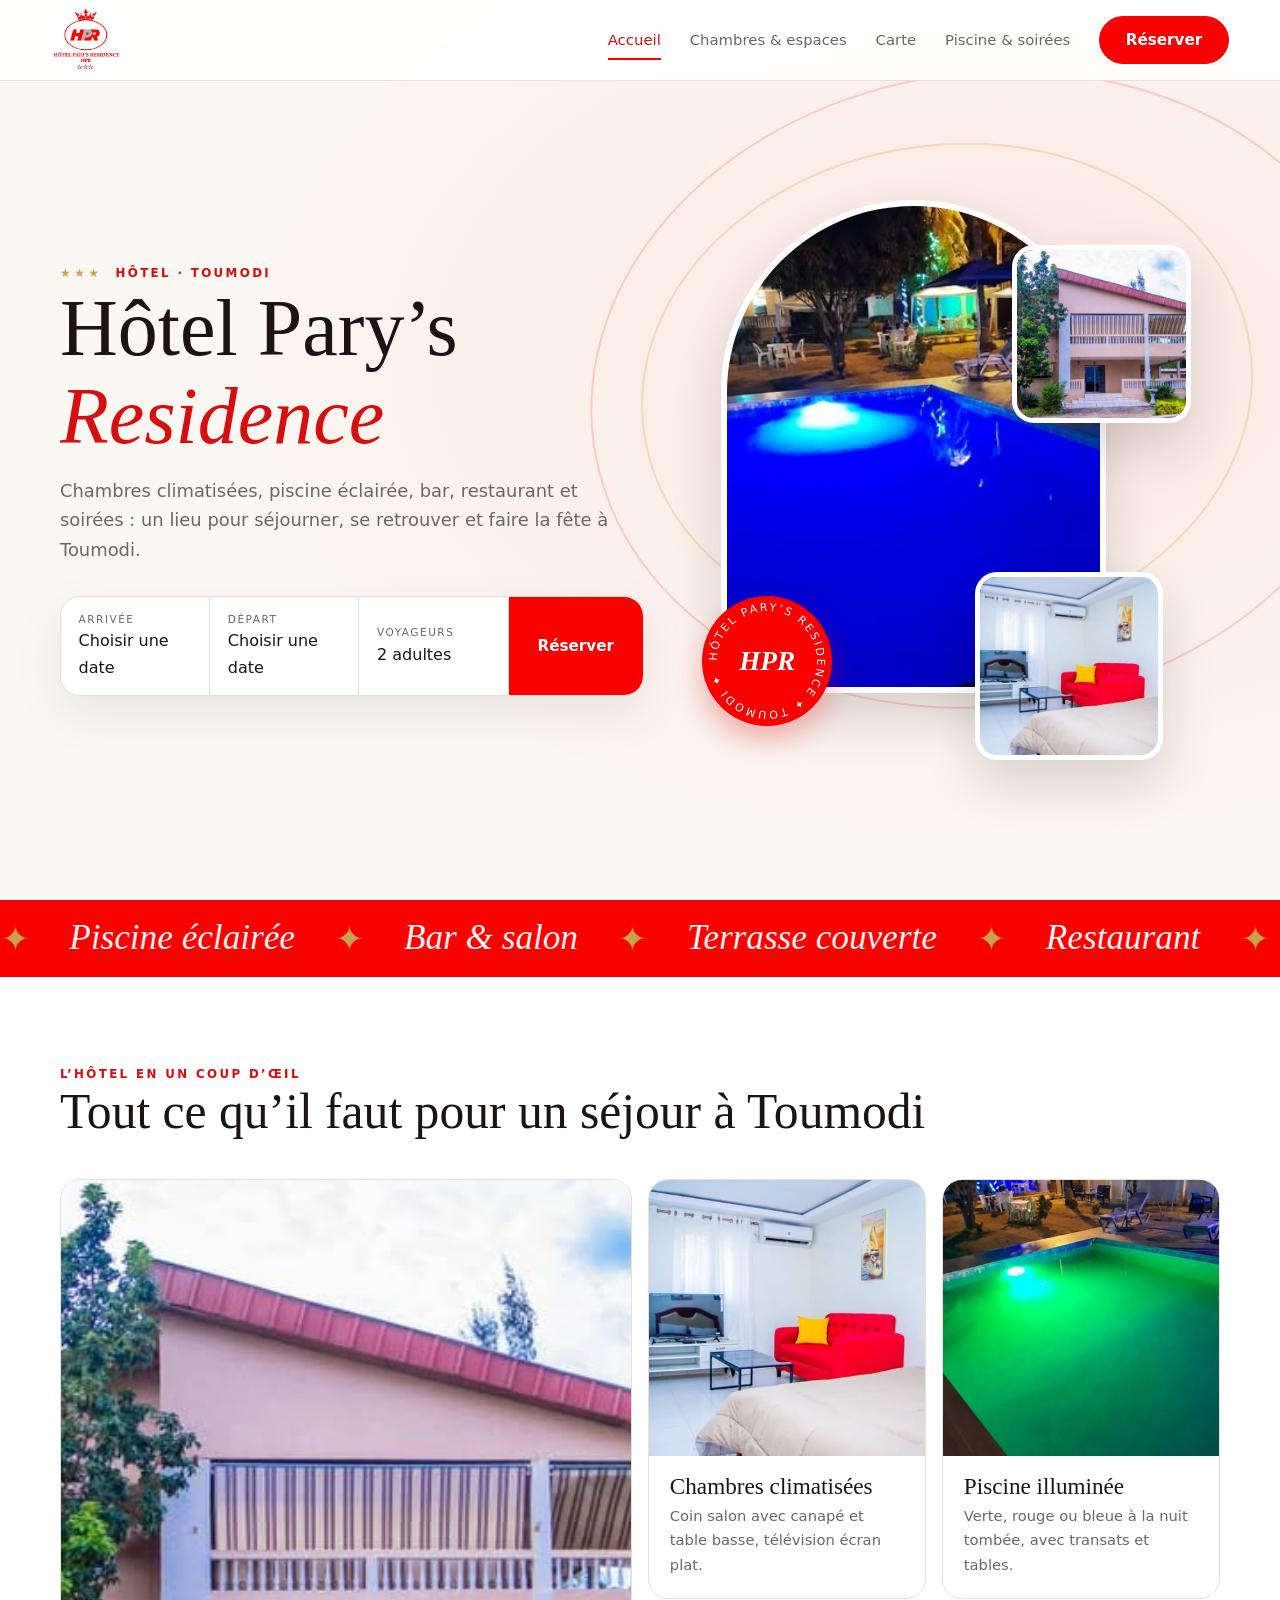
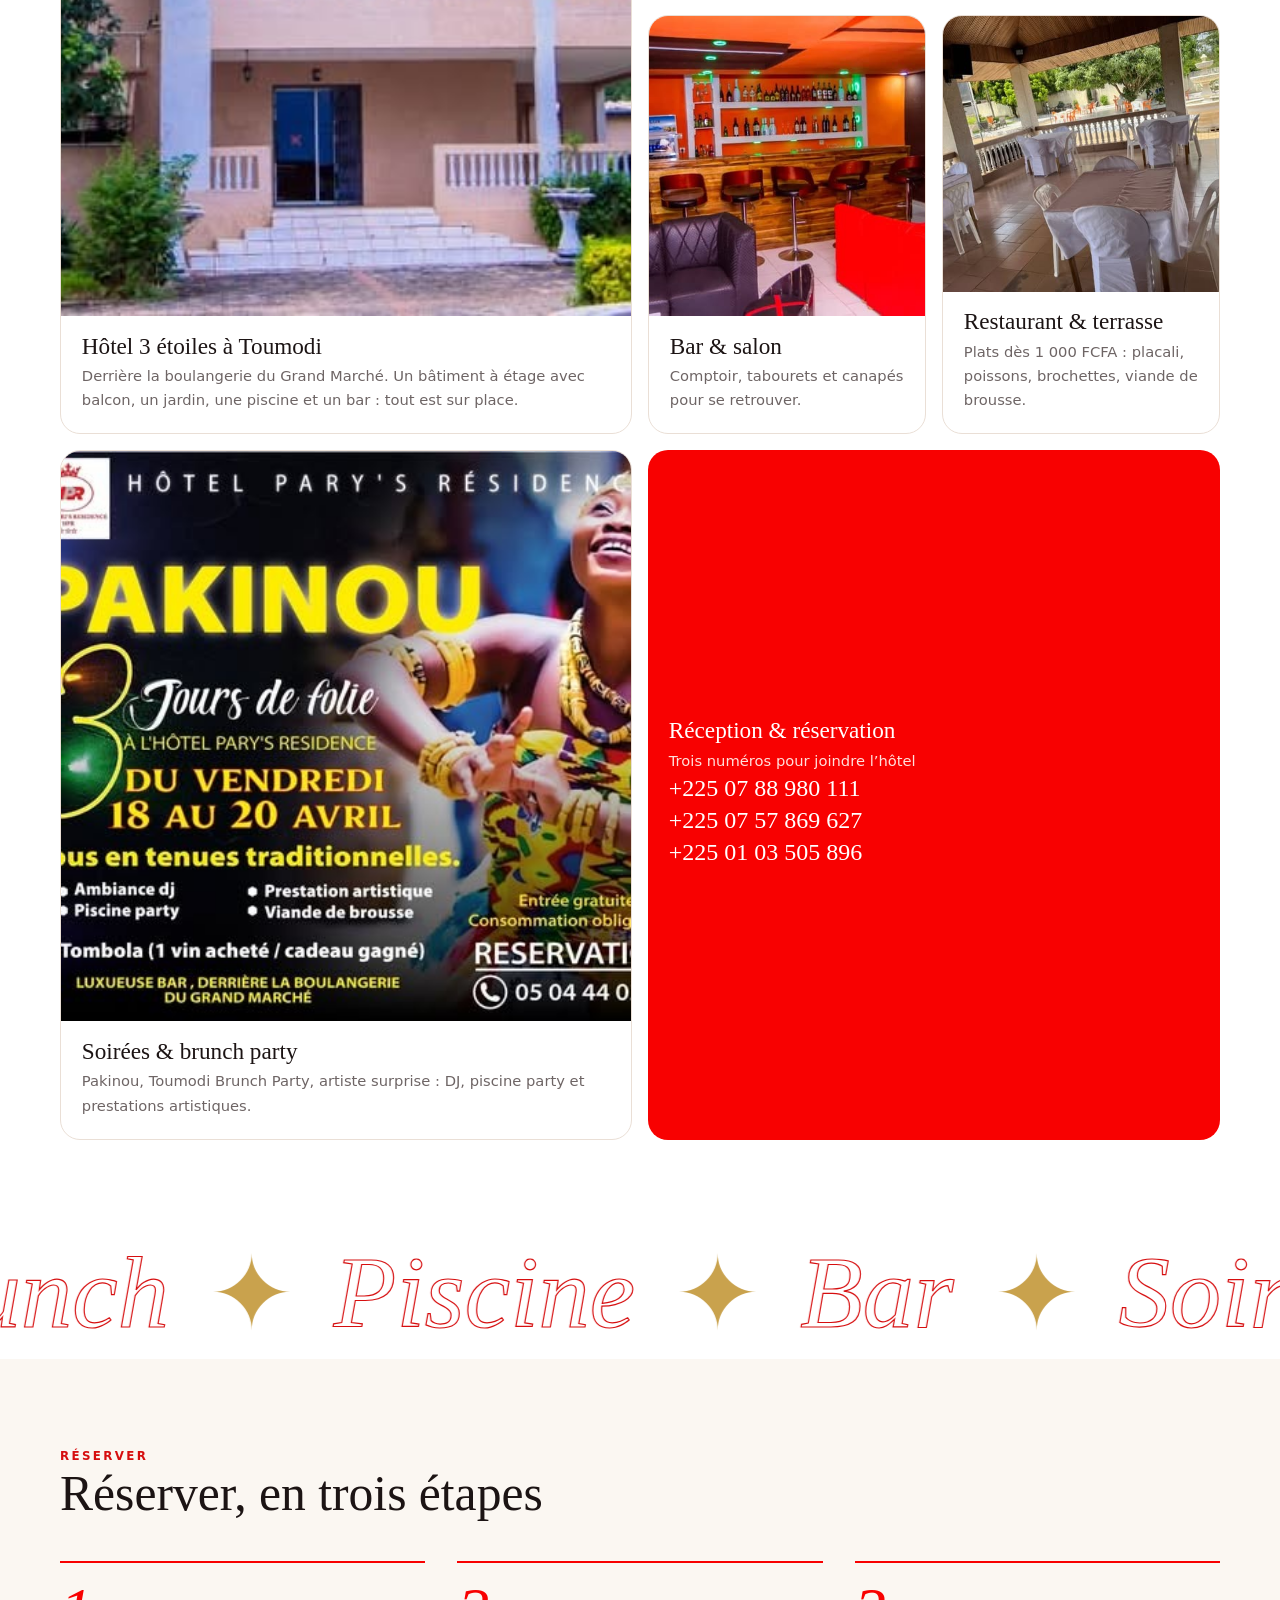
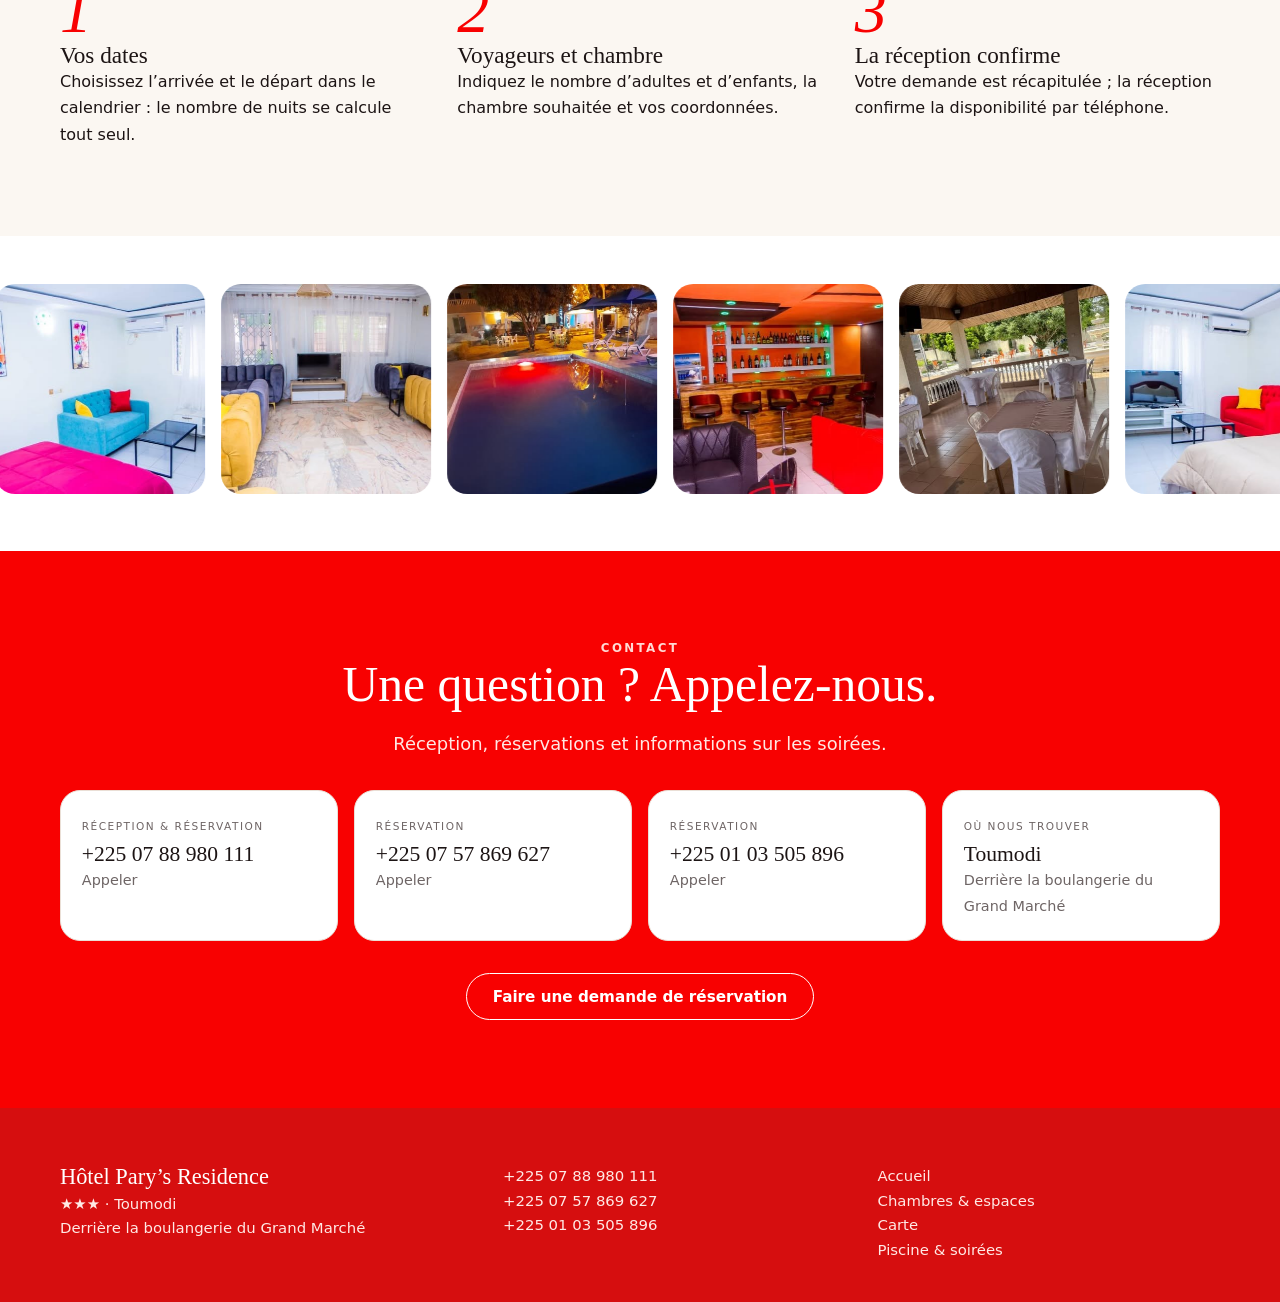
==== index.html @ 598cf8ea "first commit" ====
<!doctype html>
<html lang="fr">

<head>
    <meta charset="utf-8">
    <meta name="viewport" content="width=device-width,initial-scale=1">
    <title>Accueil · Hôtel Pary’s Residence, Toumodi</title>
    <link rel="icon" href="assets/img/logo.png">
    <link rel="stylesheet" href="css/style.css">
</head>

<body>
    <main>
        <section class="hero">
            <div class="ring"></div>
            <div class="ring b"></div>
            <div class="w">
                <div>
                    <p class="eyebrow up"><span class="st3">★★★</span> &nbsp;Hôtel · Toumodi</p>
                    <h1 data-split>Hôtel Pary’s <em>Residence</em></h1>
                    <p class="lead up d2">Chambres climatisées, piscine éclairée, bar, restaurant et soirées : un lieu
                        pour séjourner, se retrouver et faire la fête à Toumodi.</p>
                    <div class="bar up d3"><button class="f" data-book><small>Arrivée</small>Choisir une
                            date</button><button class="f" data-book><small>Départ</small>Choisir une
                            date</button><button class="f" data-book><small>Voyageurs</small>2 adultes</button><button
                            class="btn p" data-book>Réserver</button></div>
                </div>
                <div class="stage">
                    <div class="s1" data-z="14"><img src="assets/img/piscine-bleue.jpg"
                            alt="Piscine de l’hôtel éclairée la nuit"></div>
                    <div class="s2" data-z="34"><img src="assets/img/facade.jpg" alt="Façade de l’hôtel"></div>
                    <div class="s3" data-z="26"><img src="assets/img/chambre-rouge.jpg" alt="Chambre avec canapé rouge">
                    </div>
                    <div class="badge" data-z="-14"><svg viewBox="0 0 130 130">
                            <defs>
                                <path id="cp" d="M65,65 m-50,0 a50,50 0 1,1 100,0 a50,50 0 1,1 -100,0" />
                            </defs><text font-size="11" fill="#fff" letter-spacing="2.2">
                                <textPath href="#cp">HÔTEL PARY’S RESIDENCE ✦ TOUMODI ✦</textPath>
                            </text>
                        </svg><b>HPR</b></div>
                </div>
            </div>
        </section>
        <div class="mq " data-dir="-1" data-sp="0.6">
            <div class="t"><span>Chambres climatisées</span><i>✦</i><span>Piscine éclairée</span><i>✦</i><span>Bar &
                    salon</span><i>✦</i><span>Terrasse
                    couverte</span><i>✦</i><span>Restaurant</span><i>✦</i><span>Soirées & brunch party</span><i>✦</i>
            </div>
        </div>
        <section>
            <div class="w">
                <p class="eyebrow" data-r>L’hôtel en un coup d’œil</p>
                <h2 data-r>Tout ce qu’il faut pour un séjour à Toumodi</h2>
                <div class="bento"><a class="bt big" data-r href="chambres.html"><img src="assets/img/facade.jpg"
                            alt="Façade de l’hôtel Pary’s Residence">
                        <div>
                            <h3>Hôtel 3 étoiles à Toumodi</h3>
                            <p>Derrière la boulangerie du Grand Marché. Un bâtiment à étage avec balcon, un jardin, une
                                piscine et un bar : tout est sur place.</p>
                        </div>
                    </a><a class="bt " data-r href="chambres.html"><img src="assets/img/chambre-rouge.jpg"
                            alt="Chambre avec coin salon">
                        <div>
                            <h3>Chambres climatisées</h3>
                            <p>Coin salon avec canapé et table basse, télévision écran plat.</p>
                        </div>
                    </a><a class="bt " data-r href="piscine-soirees.html"><img src="assets/img/piscine-verte.jpg"
                            alt="Piscine éclairée en vert">
                        <div>
                            <h3>Piscine illuminée</h3>
                            <p>Verte, rouge ou bleue à la nuit tombée, avec transats et tables.</p>
                        </div>
                    </a><a class="bt " data-r href="chambres.html"><img src="assets/img/bar-orange.jpg"
                            alt="Bar orange avec ses tabourets">
                        <div>
                            <h3>Bar & salon</h3>
                            <p>Comptoir, tabourets et canapés pour se retrouver.</p>
                        </div>
                    </a><a class="bt " data-r href="carte.html"><img src="assets/img/terrasse.jpg"
                            alt="Terrasse couverte et tables dressées">
                        <div>
                            <h3>Restaurant & terrasse</h3>
                            <p>Plats dès 1 000 FCFA : placali, poissons, brochettes, viande de brousse.</p>
                        </div>
                    </a><a class="bt wide" data-r href="piscine-soirees.html"><img src="assets/img/affiche-pakinou.jpg"
                            alt="Affiche de la soirée Pakinou">
                        <div>
                            <h3>Soirées & brunch party</h3>
                            <p>Pakinou, Toumodi Brunch Party, artiste surprise : DJ, piscine party et prestations
                                artistiques.</p>
                        </div>
                    </a>
                    <div class="bt wide red" data-r>
                        <div>
                            <h3>Réception & réservation</h3>
                            <p>Trois numéros pour joindre l’hôtel</p><span data-tel></span>
                        </div>
                    </div>
                </div>
            </div>
        </section>
        <div class="mq o" data-dir="1" data-sp="0.4">
            <div class="t">
                <span>Piscine</span><i>✦</i><span>Bar</span><i>✦</i><span>Soirées</span><i>✦</i><span>Brunch</span><i>✦</i>
            </div>
        </div>
        <section class="alt">
            <div class="w">
                <p class="eyebrow" data-r>Réserver</p>
                <h2 data-r>Réserver, en trois étapes</h2>
                <div class="steps">
                    <div data-r><b>1</b>
                        <h3>Vos dates</h3>
                        <p>Choisissez l’arrivée et le départ dans le calendrier : le nombre de nuits se calcule tout
                            seul.</p>
                    </div>
                    <div data-r><b>2</b>
                        <h3>Voyageurs et chambre</h3>
                        <p>Indiquez le nombre d’adultes et d’enfants, la chambre souhaitée et vos coordonnées.</p>
                    </div>
                    <div data-r><b>3</b>
                        <h3>La réception confirme</h3>
                        <p>Votre demande est récapitulée ; la réception confirme la disponibilité par téléphone.</p>
                    </div>
                </div>
            </div>
        </section>
        <section style="padding:3rem 0">
            <div class="mq g gal" data-dir="1" data-sp=".5">
                <div class="t"><img src="assets/img/facade.jpg" alt="facade"><img src="assets/img/piscine-verte.jpg"
                        alt="piscine verte"><img src="assets/img/chambre-bleue.jpg" alt="chambre bleue"><img
                        src="assets/img/salon-gris.jpg" alt="salon gris"><img src="assets/img/piscine-rouge.jpg"
                        alt="piscine rouge"><img src="assets/img/bar-orange.jpg" alt="bar orange"><img
                        src="assets/img/terrasse.jpg" alt="terrasse"><img src="assets/img/chambre-rouge.jpg"
                        alt="chambre rouge"><img src="assets/img/piscine-bleue.jpg" alt="piscine bleue"><img
                        src="assets/img/bar-bois.jpg" alt="bar bois"><img src="assets/img/rue.jpg" alt="rue"><img
                        src="assets/img/salon-jaune.jpg" alt="salon jaune"><img src="assets/img/piscine-jour.jpg"
                        alt="piscine jour"></div>
            </div>
        </section>
        <section class="band">
            <div class="w" data-r>
                <p class="eyebrow">Contact</p>
                <h2>Une question ? Appelez-nous.</h2>
                <p class="lead">Réception, réservations et informations sur les soirées.</p>
                <div data-cc></div><button class="btn w2" style="margin-top:2rem" data-book>Faire une demande de
                    réservation</button>
            </div>
        </section>
    </main>
    <script src="js/site.js"></script>
</body>

</html>
---- css/style.css ----
:root {
    --bg: #fff;
    --bg2: #fbf7f2;
    --ink: #1c1414;
    --mut: #6e6565;
    --red: #f80101;
    --rd: #d60e0f;
    --gold: #c9a24d;
    --grey: #b3b3b3;
    --line: #eadfd6;
    --r: 20px;
    --ser: Georgia, 'Times New Roman', serif;
    --sans: system-ui, -apple-system, 'Segoe UI', Roboto, sans-serif
}

* {
    box-sizing: border-box;
    margin: 0
}

html {
    scroll-behavior: smooth
}

body {
    background: var(--bg);
    color: var(--ink);
    font: 16px/1.65 var(--sans);
    -webkit-font-smoothing: antialiased;
    padding-bottom: 70px;
    overflow-x: hidden
}

img {
    display: block;
    max-width: 100%
}

a {
    color: inherit;
    text-decoration: none
}

ul {
    list-style: none;
    padding: 0
}

[hidden] {
    display: none !important
}

.w {
    width: min(1160px, 92%);
    margin: auto
}

.ser,
h1,
h2,
h3 {
    font-family: var(--ser);
    font-weight: 400;
    line-height: 1.1
}

h1 {
    font-size: clamp(2.6rem, 6.4vw, 5rem)
}

h2 {
    font-size: clamp(1.9rem, 4vw, 3.1rem)
}

h3 {
    font-size: 1.45rem
}

em {
    color: var(--rd)
}

.eyebrow {
    color: var(--rd);
    letter-spacing: .2em;
    text-transform: uppercase;
    font-size: .74rem;
    font-weight: 700
}

.st3 {
    color: var(--gold);
    letter-spacing: .3em
}

.lead {
    color: var(--mut);
    font-size: 1.12rem;
    max-width: 34em;
    margin-top: 1rem
}

.btn {
    display: inline-flex;
    align-items: center;
    justify-content: center;
    gap: .5rem;
    padding: .85rem 1.6rem;
    border-radius: 99px;
    border: 1.5px solid var(--ink);
    font: 600 .95rem var(--sans);
    cursor: pointer;
    background: none;
    color: var(--ink);
    transition: .25s
}

.btn.p {
    background: var(--red);
    border-color: var(--red);
    color: #fff
}

.btn.w2 {
    border-color: #fff;
    color: #fff
}

.btn:hover {
    transform: translateY(-2px);
    box-shadow: 0 10px 26px #f8010133
}

.btn:disabled {
    opacity: .4;
    pointer-events: none
}

.nav {
    position: fixed;
    top: 0;
    inset-inline: 0;
    z-index: 50;
    display: flex;
    justify-content: space-between;
    align-items: center;
    padding: .5rem 4%;
    background: #ffffffe6;
    backdrop-filter: blur(12px);
    border-bottom: 1px solid var(--line)
}

.logo img {
    height: 64px
}

.nav nav {
    display: flex;
    align-items: center;
    gap: 1.8rem;
    font-size: .93rem
}

.nav nav a {
    color: var(--mut);
    position: relative
}

.nav nav a:hover,
.nav nav a.on {
    color: var(--rd)
}

.nav nav a.on:after {
    content: '';
    position: absolute;
    left: 0;
    right: 0;
    bottom: -8px;
    height: 2px;
    background: var(--red)
}

.burger {
    display: none;
    position: relative;
    z-index: 60
}

.callbar {
    position: fixed;
    bottom: 0;
    inset-inline: 0;
    z-index: 40;
    display: flex;
    gap: .6rem;
    padding: .6rem 4%;
    background: #fffffff2;
    border-top: 1px solid var(--line)
}

.callbar .btn {
    flex: 1
}

main>section,
main>div>section {
    padding: 5.5rem 0
}

.alt {
    background: var(--bg2)
}

.hero {
    position: relative;
    min-height: 100svh;
    display: grid;
    align-items: center;
    padding: 130px 0 70px !important;
    background: radial-gradient(60% 55% at 78% 40%, #f8010112, transparent), var(--bg2);
    overflow: hidden
}

.ring {
    position: absolute;
    right: -8%;
    top: 8%;
    width: 62%;
    aspect-ratio: 1.25;
    border: 2px solid #f8010128;
    border-radius: 50%;
    transform: rotate(-8deg)
}

.ring.b {
    right: 2%;
    top: 16%;
    width: 48%;
    border-color: #c9a24d40
}

.hero>.w {
    position: relative;
    display: grid;
    grid-template-columns: 1.05fr .95fr;
    gap: 3rem;
    align-items: center
}

.sw {
    display: inline-block;
    overflow: hidden;
    vertical-align: top
}

.sw>span {
    display: inline-block;
    transform: translateY(105%);
    animation: sl .9s cubic-bezier(.2, .8, .2, 1) forwards
}

@keyframes sl {
    to {
        transform: none
    }
}

.up {
    animation: up .9s cubic-bezier(.2, .7, .2, 1) both
}

.d1 {
    animation-delay: .2s
}

.d2 {
    animation-delay: .45s
}

.d3 {
    animation-delay: .65s
}

@keyframes up {
    from {
        opacity: 0;
        transform: translateY(26px)
    }
}

.bar {
    margin-top: 2rem;
    display: grid;
    grid-template-columns: repeat(3, 1fr) auto;
    background: #fff;
    border: 1px solid var(--line);
    border-radius: 20px;
    box-shadow: 0 18px 50px #1c141414;
    overflow: hidden
}

.bar .f {
    background: none;
    border: 0;
    border-right: 1px solid var(--line);
    color: var(--ink);
    text-align: left;
    padding: .85rem 1.1rem;
    cursor: pointer;
    font: inherit;
    transition: .2s
}

.bar .f:hover {
    background: var(--bg2)
}

.bar small {
    display: block;
    color: var(--mut);
    font-size: .66rem;
    letter-spacing: .14em;
    text-transform: uppercase
}

.bar .btn {
    border-radius: 0;
    border: 0;
    padding: 0 1.8rem
}

.stage {
    position: relative;
    height: min(560px, 70vw);
    width: min(470px, 92%);
    justify-self: center
}

.stage [data-z] {
    position: absolute;
    transition: transform .25s ease-out
}

.stage img {
    width: 100%;
    height: 100%;
    object-fit: cover;
    animation: fl 7s ease-in-out infinite alternate;
    box-shadow: 0 24px 50px #1c141426
}

@keyframes fl {
    to {
        transform: translateY(-12px) rotate(.8deg)
    }
}

.s1 {
    inset: 0 18% 12% 0
}

.s1 img {
    border-radius: 999px 999px 24px 24px;
    border: 6px solid #fff
}

.s2 {
    width: 38%;
    aspect-ratio: 1;
    right: 0;
    top: 8%
}

.s2 img {
    border-radius: 22px;
    border: 5px solid #fff;
    animation-delay: -2s
}

.s3 {
    width: 40%;
    aspect-ratio: 1;
    right: 6%;
    bottom: 0
}

.s3 img {
    border-radius: 22px;
    border: 5px solid #fff;
    animation-delay: -4s
}

.badge {
    position: absolute;
    left: -4%;
    bottom: 6%;
    width: 130px;
    aspect-ratio: 1;
    border-radius: 50%;
    background: var(--red);
    color: #fff;
    display: grid;
    place-items: center;
    box-shadow: 0 14px 30px #f8010140
}

.badge svg {
    position: absolute;
    inset: 0;
    animation: spin 16s linear infinite
}

.badge b {
    font: italic 700 1.7rem var(--ser)
}

@keyframes spin {
    to {
        transform: rotate(360deg)
    }
}

.mq {
    overflow: hidden;
    white-space: nowrap;
    padding: 1.1rem 0;
    background: var(--red);
    color: #fff
}

.mq.o {
    background: var(--bg);
    color: transparent;
    -webkit-text-stroke: 1.2px var(--rd);
    padding: .4rem 0
}

.mq .t {
    display: inline-flex;
    gap: 2.5rem;
    padding-right: 2.5rem;
    will-change: transform;
    font: italic clamp(1.4rem, 3vw, 2.2rem) var(--ser)
}

.mq.o .t {
    font-size: clamp(3rem, 8vw, 6.5rem)
}

.mq .t i {
    font-style: normal;
    color: var(--gold);
    -webkit-text-stroke: 0
}

.phead {
    padding: 160px 0 3rem !important;
    background: var(--bg2);
    position: relative;
    overflow: hidden
}

.bento {
    display: grid;
    grid-template-columns: repeat(4, 1fr);
    grid-auto-rows: minmax(150px, auto);
    gap: 1rem;
    margin-top: 2.5rem
}

.bt {
    position: relative;
    overflow: hidden;
    border-radius: var(--r);
    background: #fff;
    border: 1px solid var(--line);
    display: flex;
    flex-direction: column;
    transition: .35s
}

.bt:hover {
    transform: translateY(-5px);
    box-shadow: 0 20px 40px #1c141418;
    border-color: #f8010150
}

.bt img {
    width: 100%;
    flex: 1;
    min-height: 130px;
    object-fit: cover;
    transition: transform .8s
}

.bt:hover img {
    transform: scale(1.06)
}

.bt div {
    padding: 1.1rem 1.3rem 1.3rem
}

.bt p {
    color: var(--mut);
    font-size: .92rem;
    margin-top: .3rem
}

.bt.big {
    grid-column: span 2;
    grid-row: span 2
}

.bt.wide {
    grid-column: span 2
}

.bt.red {
    background: var(--red);
    color: #fff;
    border: 0;
    justify-content: center
}

.bt.red a {
    display: block;
    font: 1.5rem var(--ser);
    padding: .15rem 0
}

.bt.red p {
    color: #ffe0dc
}

.sp:before {
    content: '';
    position: absolute;
    inset: 0;
    z-index: 2;
    pointer-events: none;
    background: radial-gradient(240px circle at var(--mx, 50%) var(--my, 50%), #f8010120, transparent 65%);
    opacity: 0;
    transition: .3s
}

.sp:hover:before {
    opacity: 1
}

[data-r] {
    opacity: 0;
    transform: translateY(34px);
    transition: 1s cubic-bezier(.2, .7, .2, 1)
}

[data-r].in {
    opacity: 1;
    transform: none
}

.steps {
    display: grid;
    grid-template-columns: repeat(3, 1fr);
    gap: 2rem;
    margin-top: 2.5rem
}

.steps div {
    border-top: 2px solid var(--red);
    padding-top: 1rem
}

.steps b {
    font: italic 4rem/1 var(--ser);
    color: var(--red);
    display: block
}

.band {
    background: var(--red);
    color: #fff;
    text-align: center
}

.band .eyebrow {
    color: #ffd9d4
}

.band .lead {
    color: #ffe7e3;
    margin-inline: auto
}

.band .cc {
    margin-top: 2rem
}

.cc {
    display: grid;
    grid-template-columns: repeat(auto-fit, minmax(210px, 1fr));
    gap: 1rem;
    text-align: left
}

.card {
    background: #fff;
    color: var(--ink);
    border: 1px solid var(--line);
    border-radius: var(--r);
    padding: 1.3rem;
    transition: .3s
}

.card:hover {
    transform: translateY(-4px);
    box-shadow: 0 14px 30px #0002
}

.card small {
    color: var(--mut);
    letter-spacing: .14em;
    text-transform: uppercase;
    font-size: .66rem
}

.card b {
    display: block;
    font: 1.35rem var(--ser);
    margin-top: .2rem
}

.card span {
    color: var(--mut);
    font-size: .9rem
}

.gal {
    overflow: hidden
}

.gal .t {
    display: inline-flex;
    gap: 1rem;
    padding-right: 1rem
}

.gal img {
    height: 210px;
    width: 210px;
    object-fit: cover;
    border-radius: var(--r)
}

.mq.g {
    background: none;
    padding: 0
}

.stk article {
    position: sticky;
    display: grid;
    grid-template-columns: .9fr 1.1fr;
    gap: 2rem;
    align-items: center;
    background: #fff;
    border: 1px solid var(--line);
    border-radius: 28px;
    padding: 1.4rem;
    margin-bottom: 2.5rem;
    box-shadow: 0 24px 60px #1c141414;
    transform-origin: top center
}

.stk article img {
    width: 100%;
    max-width: 400px;
    aspect-ratio: 1;
    object-fit: cover;
    border-radius: 20px;
    justify-self: center
}

.stk h3 {
    font-size: 2rem
}

.stk ul {
    margin: 1rem 0 1.4rem;
    color: var(--mut)
}

.stk li {
    padding: .35rem 0;
    border-bottom: 1px dashed var(--line)
}

.stk li:before {
    content: '✓ ';
    color: var(--red);
    font-weight: 700
}

.chk {
    display: grid;
    grid-template-columns: repeat(auto-fit, minmax(230px, 1fr));
    gap: .6rem 2rem;
    margin-top: 2rem
}

.chk li {
    padding: .6rem 0;
    border-bottom: 1px solid var(--line)
}

.chk li:before {
    content: '✦ ';
    color: var(--gold)
}

.mos {
    display: grid;
    grid-template-columns: repeat(4, 1fr);
    gap: 1rem;
    margin-top: 2rem
}

.mos figure {
    position: relative;
    border-radius: var(--r);
    overflow: hidden;
    aspect-ratio: 1
}

.mos figure:nth-child(1) {
    grid-column: span 2;
    grid-row: span 2
}

.mos img {
    width: 100%;
    height: 100%;
    object-fit: cover;
    transition: transform .8s
}

.mos figure:hover img {
    transform: scale(1.07)
}

.mos figcaption {
    position: absolute;
    inset: auto 0 0;
    padding: 1.5rem 1rem .8rem;
    color: #fff;
    background: linear-gradient(transparent, #000a);
    font-size: .9rem
}

.mn {
    display: grid;
    grid-template-columns: 230px 1fr;
    gap: 3rem;
    align-items: start
}

.sn {
    position: sticky;
    top: 100px
}

.sn a {
    display: flex;
    justify-content: space-between;
    padding: .75rem 1rem;
    border-left: 3px solid var(--line);
    color: var(--mut);
    transition: .25s
}

.sn a.on {
    border-color: var(--red);
    color: var(--rd);
    background: #f8010108;
    padding-left: 1.4rem
}

.sn small {
    opacity: .6
}

.cat {
    scroll-margin-top: 100px;
    margin-bottom: 3.5rem
}

.cat h2 {
    display: flex;
    align-items: center;
    gap: .8rem
}

.cat h2:after {
    content: '';
    flex: 1;
    height: 1px;
    background: linear-gradient(90deg, var(--gold), transparent)
}

.cat>p {
    color: var(--mut);
    margin: .3rem 0 1.2rem
}

.dg {
    display: grid;
    grid-template-columns: repeat(auto-fill, minmax(250px, 1fr));
    gap: 1rem
}

.dish {
    position: relative;
    overflow: hidden;
    background: #fff;
    border: 1px solid var(--line);
    border-radius: var(--r);
    padding: 1.2rem 1.3rem;
    transition: .3s
}

.dish:hover {
    transform: translateY(-4px);
    border-color: #f8010150;
    box-shadow: 0 14px 30px #1c141414
}

.dish small {
    color: var(--gold);
    font: italic 1rem var(--ser)
}

.dish h3 {
    font-size: 1.25rem;
    margin: .1rem 0 .7rem
}

.pr {
    display: flex;
    flex-wrap: wrap;
    gap: .4rem
}

.pr span {
    background: var(--red);
    color: #fff;
    font-weight: 700;
    font-size: .92rem;
    border-radius: 99px;
    padding: .2rem .8rem
}

.pr span.o {
    background: #fff0ee;
    color: var(--rd)
}

.pr em {
    color: var(--mut);
    font-style: normal;
    font-size: .8rem;
    align-self: center
}

.note {
    color: var(--mut);
    font-size: .85rem
}

.pool {
    position: relative;
    width: 100%;
    max-width: 460px;
    aspect-ratio: 1;
    border-radius: var(--r);
    overflow: hidden;
    justify-self: center;
    box-shadow: 0 24px 60px #1c141422
}

.pool img {
    position: absolute;
    inset: 0;
    width: 100%;
    height: 100%;
    object-fit: cover
}

.pool .new {
    animation: fd 1s both
}

@keyframes fd {
    from {
        opacity: 0;
        transform: scale(1.08)
    }
}

.thumbs {
    display: flex;
    gap: .6rem;
    margin: 1.4rem 0
}

.thumbs button {
    width: 74px;
    height: 74px;
    border-radius: 16px;
    border: 3px solid transparent;
    padding: 0;
    overflow: hidden;
    cursor: pointer;
    opacity: .6;
    transition: .3s;
    background: none
}

.thumbs button.on {
    border-color: var(--red);
    opacity: 1;
    transform: translateY(-4px)
}

.thumbs img {
    width: 100%;
    height: 100%;
    object-fit: cover
}

.row {
    display: grid;
    grid-template-columns: 1fr 1fr;
    gap: 3.5rem;
    align-items: center
}

.row+.row {
    margin-top: 5rem
}

.row.rev .tx {
    order: 2
}

.tx p {
    margin-top: 1rem
}

.tx .btn {
    margin-top: 1.4rem
}

.tilt {
    perspective: 900px;
    justify-self: center;
    width: 100%;
    max-width: 400px
}

.tilt img {
    width: 100%;
    aspect-ratio: 1;
    object-fit: cover;
    border-radius: var(--r);
    box-shadow: 0 26px 60px #1c141430;
    transition: transform .2s ease-out
}

.ev ul {
    margin-top: 1rem
}

.ev li {
    padding: .5rem 0;
    border-bottom: 1px solid var(--line);
    display: flex;
    gap: 1rem
}

.ev li b {
    min-width: 7.5rem;
    color: var(--rd);
    font-weight: 600
}

.chip {
    display: inline-block;
    background: #fff0ee;
    color: var(--rd);
    border-radius: 99px;
    padding: .25rem .9rem;
    font-weight: 700;
    font-size: .82rem;
    margin-top: .8rem
}

footer {
    background: var(--rd);
    color: #ffe9e5;
    padding: 3.5rem 0 2.5rem;
    font-size: .93rem
}

.ft {
    display: grid;
    grid-template-columns: 1.2fr 1fr 1fr;
    gap: 2rem
}

.ft b {
    color: #fff;
    font: 1.4rem var(--ser)
}

.ft a:hover {
    color: #fff;
    text-decoration: underline
}

.md {
    position: fixed;
    inset: 0;
    z-index: 100;
    background: #1c141499;
    display: none;
    place-items: center;
    padding: 1rem
}

.md.on {
    display: grid
}

.mb {
    position: relative;
    background: #fff;
    border-radius: 24px;
    width: min(520px, 100%);
    max-height: 94vh;
    overflow: auto;
    padding: 1.7rem;
    animation: up .4s both
}

.mb h3 {
    margin: .4rem 0 1rem
}

.x {
    position: absolute;
    top: .8rem;
    right: 1rem;
    background: none;
    border: 0;
    color: var(--ink);
    font-size: 1.8rem;
    cursor: pointer
}

.chips {
    display: flex;
    flex-wrap: wrap;
    gap: .4rem;
    margin-bottom: 1rem
}

.chips button {
    padding: .4rem .9rem;
    border-radius: 99px;
    border: 1px solid var(--line);
    background: none;
    color: var(--ink);
    cursor: pointer;
    font: inherit;
    font-size: .85rem
}

.chips button:hover {
    border-color: var(--red)
}

.calh {
    display: flex;
    justify-content: space-between;
    align-items: center;
    margin-bottom: .4rem;
    text-transform: capitalize
}

.calh button {
    background: none;
    border: 0;
    color: var(--ink);
    font-size: 1.5rem;
    cursor: pointer;
    padding: 0 .6rem
}

.cal {
    display: grid;
    grid-template-columns: repeat(7, 1fr);
    gap: 2px;
    text-align: center
}

.cal small {
    color: var(--mut)
}

.cal button {
    aspect-ratio: 1;
    border: 0;
    background: none;
    color: var(--ink);
    border-radius: 50%;
    cursor: pointer;
    font: inherit
}

.cal button:hover {
    background: var(--bg2)
}

.cal .rg {
    background: #f8010120;
    border-radius: 0
}

.cal .sel {
    background: var(--red);
    color: #fff
}

.cal button:disabled {
    opacity: .25;
    pointer-events: none
}

.sum {
    margin: 1rem 0;
    color: var(--mut);
    min-height: 1.6em
}

.mb .btn {
    width: 100%
}

.mb .btn+.btn {
    margin-top: .6rem
}

.fr {
    display: flex;
    justify-content: space-between;
    align-items: center;
    padding: .7rem 0;
    border-bottom: 1px solid var(--line)
}

.fr div:last-child {
    display: flex;
    align-items: center;
    gap: .8rem
}

.fr button {
    width: 34px;
    height: 34px;
    border-radius: 50%;
    border: 1px solid var(--line);
    background: none;
    cursor: pointer;
    font-size: 1.1rem
}

.fld {
    width: 100%;
    padding: .8rem 1rem;
    margin: .4rem 0;
    border-radius: 12px;
    border: 1px solid var(--line);
    background: #fff;
    color: var(--ink);
    font: inherit
}

.mb ul {
    margin: 1rem 0
}

.mb li {
    padding: .45rem 0;
    border-bottom: 1px solid var(--line);
    display: flex;
    justify-content: space-between;
    gap: 1rem
}

.mb li span {
    color: var(--mut)
}

@media(max-width:860px) {
    .burger {
        display: inline-flex
    }

    .nav nav {
        position: fixed;
        inset: 0;
        background: #fff;
        flex-direction: column;
        justify-content: center;
        font: 2rem var(--ser);
        gap: 1.4rem;
        clip-path: circle(0 at 92% 4%);
        transition: clip-path .7s cubic-bezier(.7, 0, .2, 1)
    }

    .nav nav.open {
        clip-path: circle(150% at 92% 4%)
    }

    .nav nav a.on:after {
        display: none
    }

    .nav nav .btn {
        display: none
    }

    .logo img {
        height: 52px
    }

    .hero>.w,
    .row,
    .ft,
    .stk article,
    .mn,
    .steps {
        grid-template-columns: 1fr
    }

    .hero .w>div:first-child,
    .row,
    .steps,
    .ft {
        text-align: center
    }

    .lead {
        margin-inline: auto
    }

    .bar {
        grid-template-columns: 1fr 1fr
    }

    .bar .btn {
        grid-column: span 2;
        padding: .95rem
    }

    .stage {
        height: 420px
    }

    .badge {
        width: 96px
    }

    .ring {
        display: none
    }

    .bento {
        grid-template-columns: 1fr 1fr
    }

    .bt.big,
    .bt.wide {
        grid-column: span 2
    }

    .bt.big {
        grid-row: auto
    }

    .row.rev .tx {
        order: 0
    }

    .stk article {
        position: static !important;
        transform: none !important
    }

    .mos {
        grid-template-columns: 1fr 1fr
    }

    .mos figure:nth-child(1) {
        grid-column: span 2;
        grid-row: auto
    }

    .sn {
        position: sticky;
        top: 76px;
        z-index: 20;
        display: flex;
        overflow-x: auto;
        background: #fff;
        margin: 0 -4%;
        padding: .4rem 4%;
        border-bottom: 1px solid var(--line);
        gap: .4rem
    }

    .sn a {
        white-space: nowrap;
        border: 1px solid var(--line);
        border-radius: 99px;
        padding: .4rem 1rem
    }

    .sn a.on {
        padding-left: 1rem
    }

    .sn small {
        display: none
    }

    .thumbs {
        justify-content: center
    }

    .ev li {
        flex-direction: column;
        gap: 0;
        text-align: left
    }

    main>section,
    main>div>section {
        padding: 3.5rem 0
    }

    .gal img {
        height: 150px;
        width: 150px
    }
}

@media(min-width:861px) {
    .callbar {
        display: none
    }

    body {
        padding-bottom: 0
    }
}

@media(prefers-reduced-motion:reduce) {
    * {
        animation: none !important;
        transition: none !important
    }

    [data-r] {
        opacity: 1;
        transform: none
    }

    .sw>span {
        transform: none
    }
}
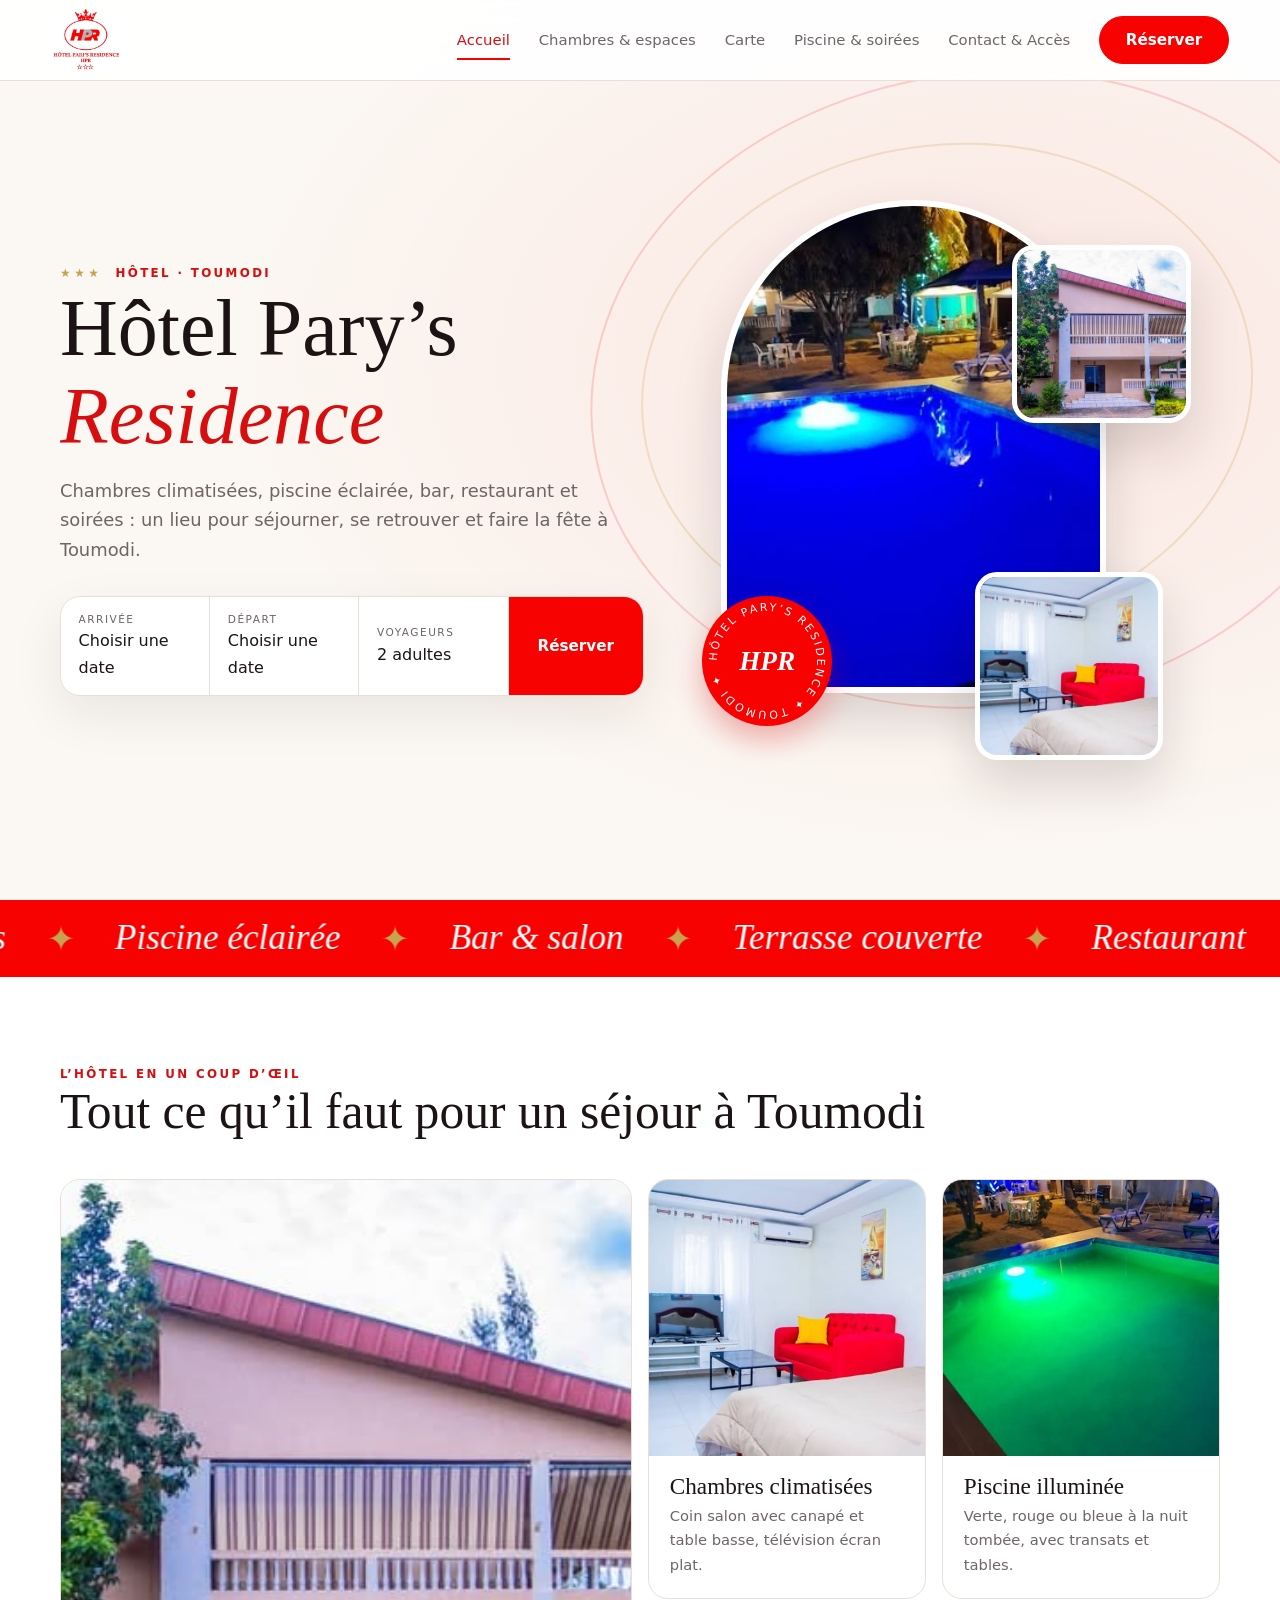
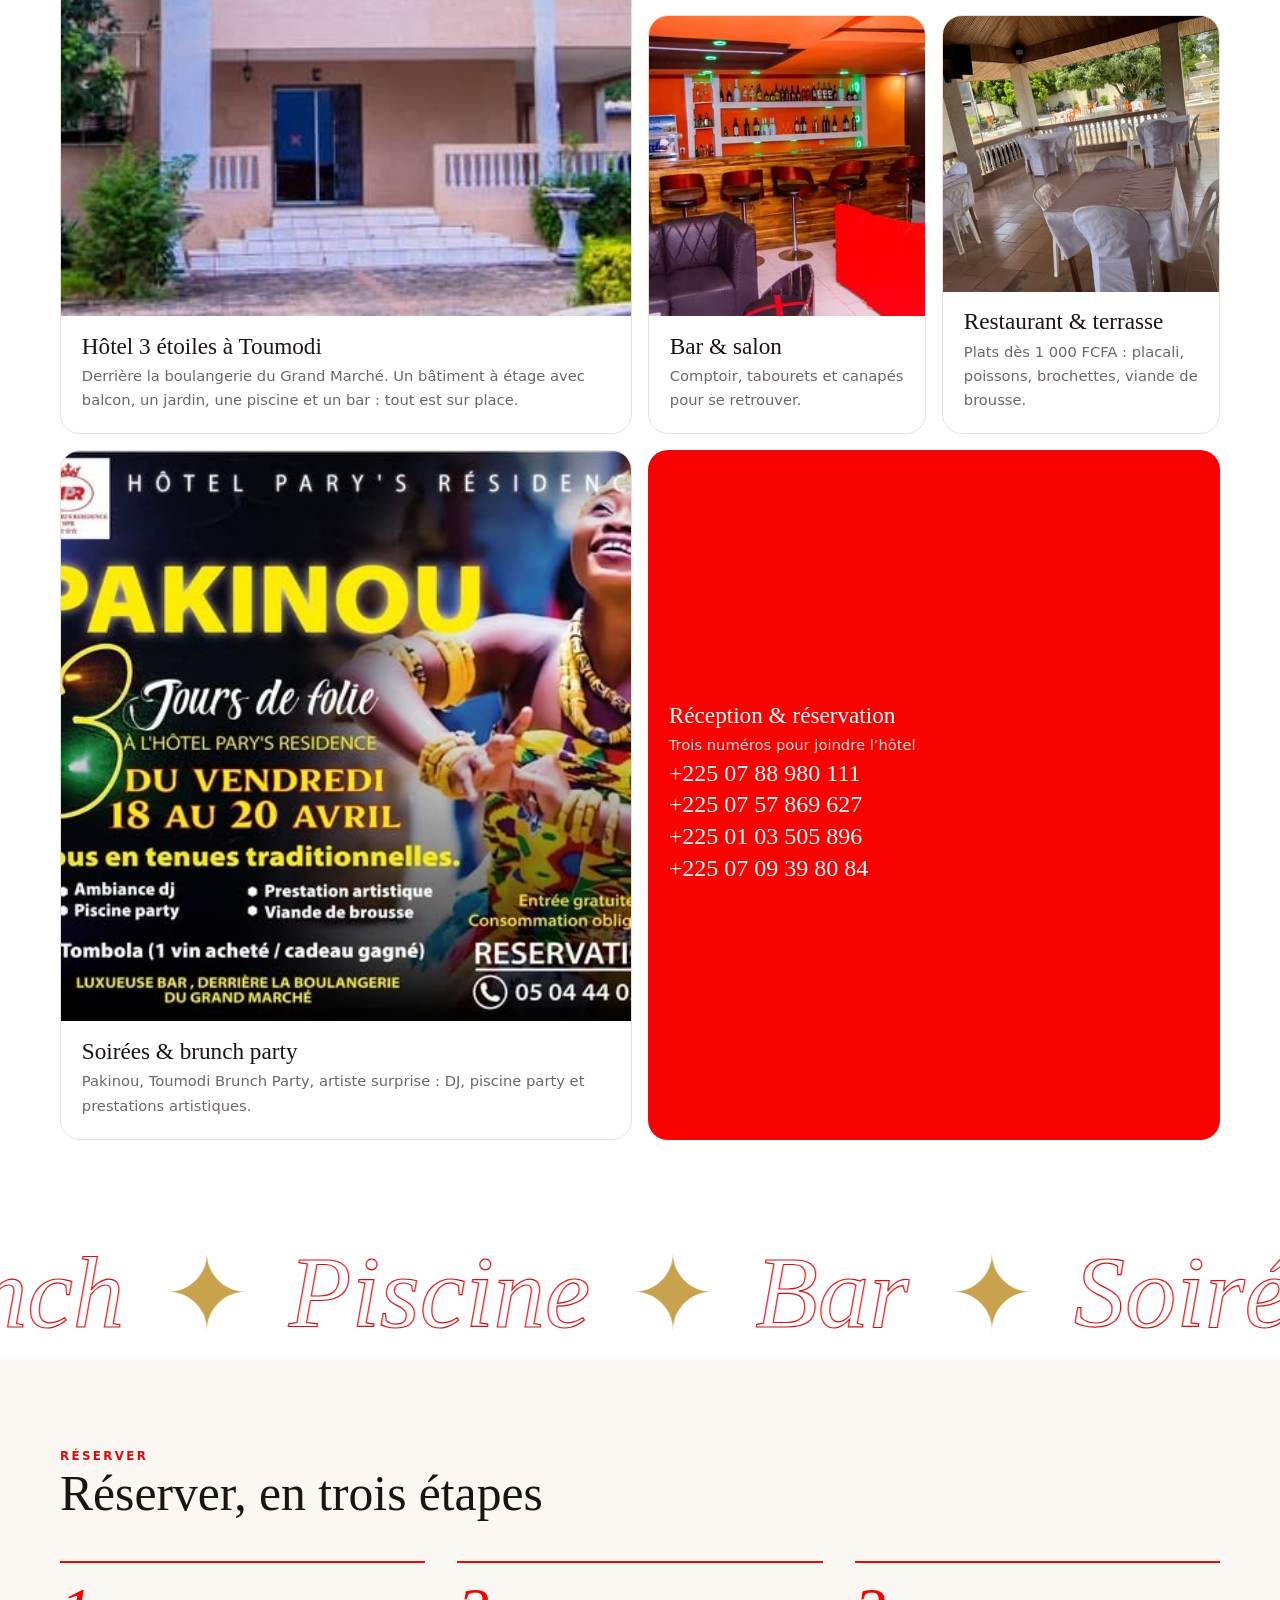
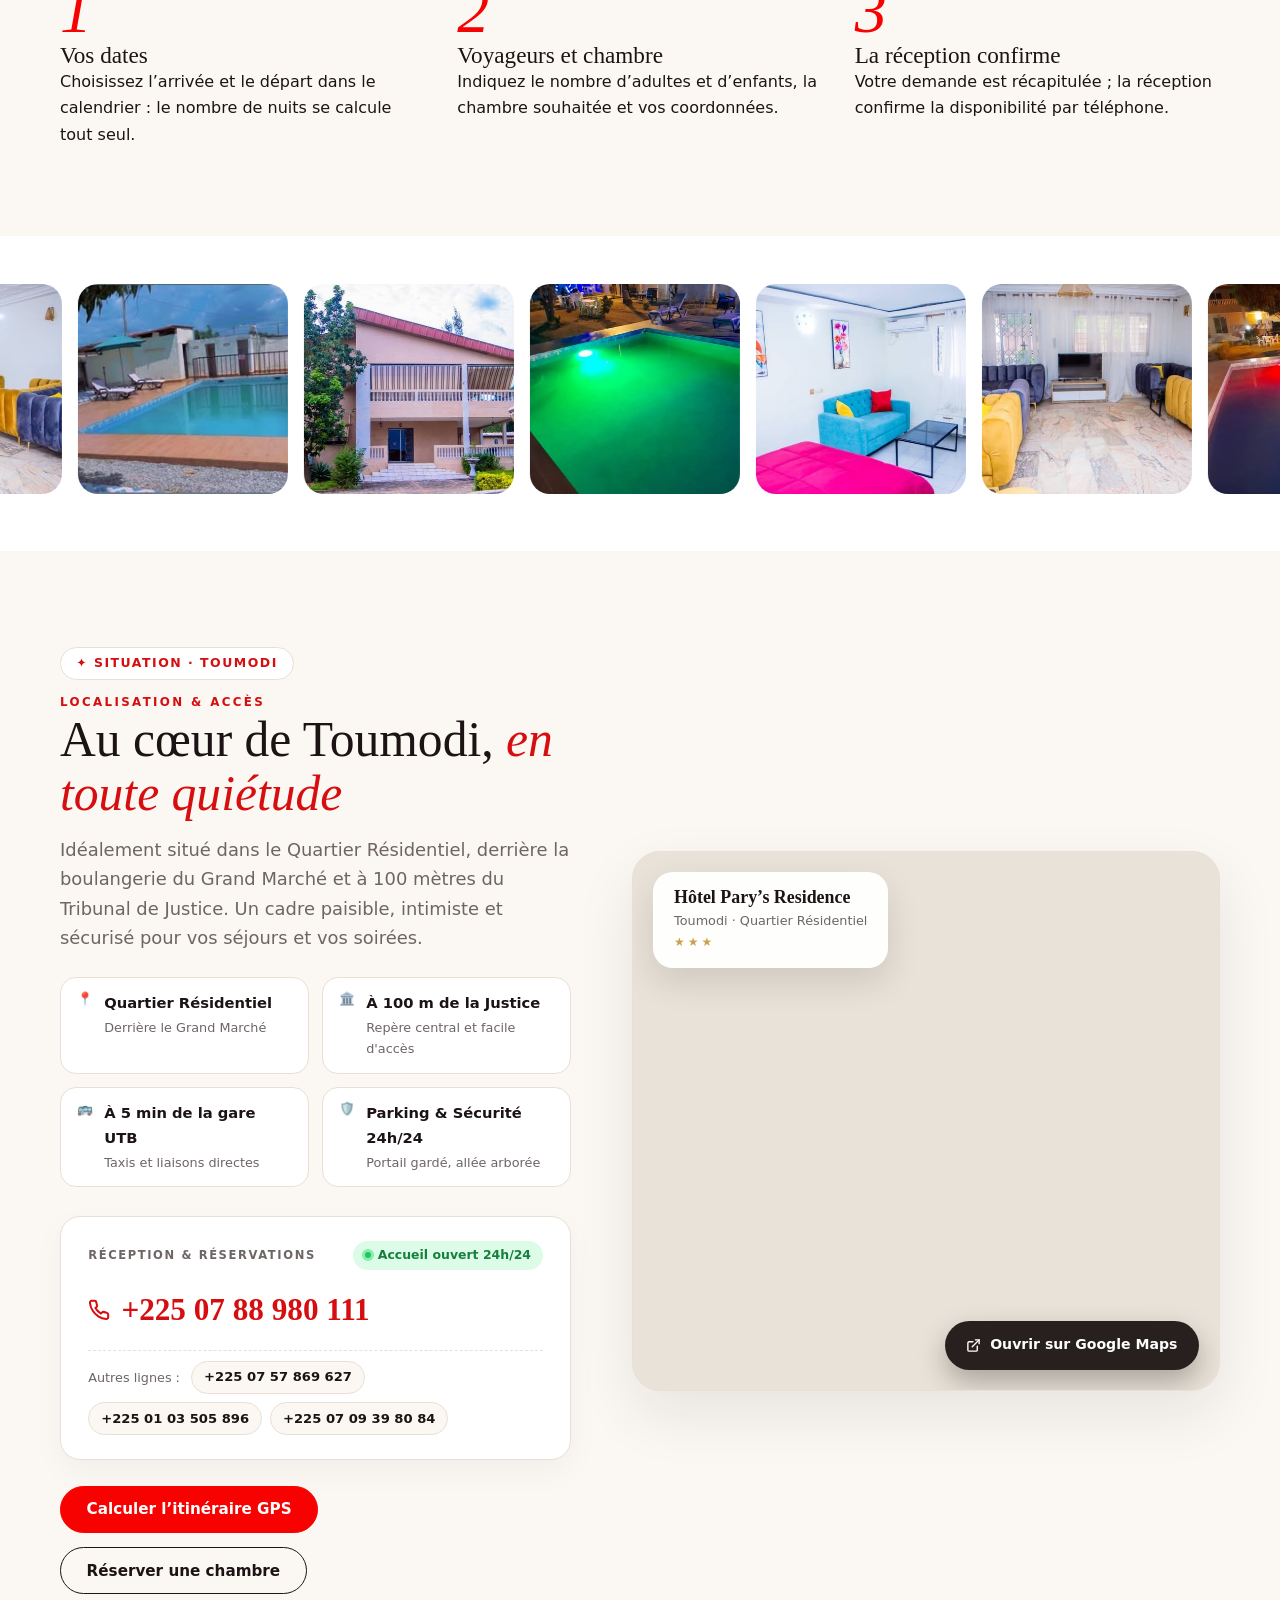
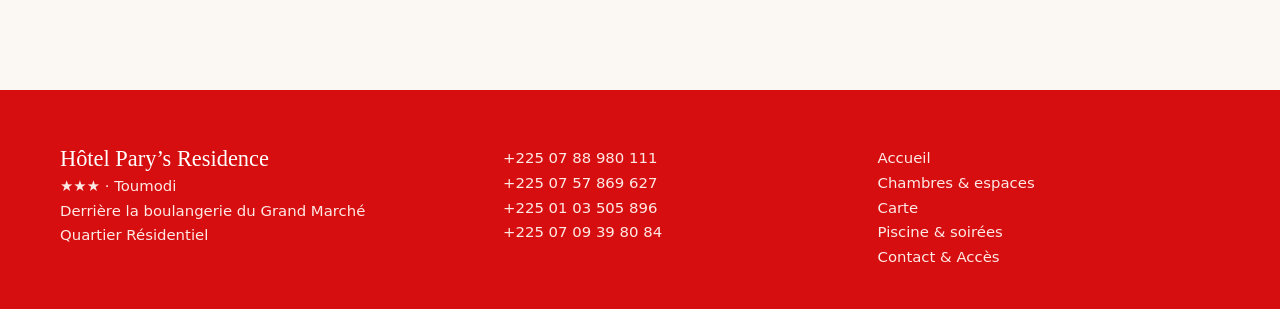
==== commit 6e93e7ca: "map" ====
--- a/index.html
+++ b/index.html
@@ -138,13 +138,97 @@
                         alt="piscine jour"></div>
             </div>
         </section>
-        <section class="band">
+        <section class="sec-location" id="contact">
             <div class="w" data-r>
-                <p class="eyebrow">Contact</p>
-                <h2>Une question ? Appelez-nous.</h2>
-                <p class="lead">Réception, réservations et informations sur les soirées.</p>
-                <div data-cc></div><button class="btn w2" style="margin-top:2rem" data-book>Faire une demande de
-                    réservation</button>
+                <div class="loc-grid">
+                    <div class="loc-content">
+                        <span class="loc-badge">✦ Situation · Toumodi</span>
+                        <p class="eyebrow">Localisation & Accès</p>
+                        <h2>Au cœur de Toumodi, <em>en toute quiétude</em></h2>
+                        <p class="lead">Idéalement situé dans le Quartier Résidentiel, derrière la boulangerie du Grand Marché et à 100 mètres du Tribunal de Justice. Un cadre paisible, intimiste et sécurisé pour vos séjours et vos soirées.</p>
+
+                        <div class="loc-points">
+                            <div class="loc-point-item">
+                                <span class="loc-point-icon">📍</span>
+                                <div>
+                                    <b>Quartier Résidentiel</b>
+                                    <span>Derrière le Grand Marché</span>
+                                </div>
+                            </div>
+                            <div class="loc-point-item">
+                                <span class="loc-point-icon">🏛️</span>
+                                <div>
+                                    <b>À 100 m de la Justice</b>
+                                    <span>Repère central et facile d'accès</span>
+                                </div>
+                            </div>
+                            <div class="loc-point-item">
+                                <span class="loc-point-icon">🚌</span>
+                                <div>
+                                    <b>À 5 min de la gare UTB</b>
+                                    <span>Taxis et liaisons directes</span>
+                                </div>
+                            </div>
+                            <div class="loc-point-item">
+                                <span class="loc-point-icon">🛡️</span>
+                                <div>
+                                    <b>Parking & Sécurité 24h/24</b>
+                                    <span>Portail gardé, allée arborée</span>
+                                </div>
+                            </div>
+                        </div>
+
+                        <div class="loc-reception-card">
+                            <div class="loc-reception-top">
+                                <small>Réception & Réservations</small>
+                                <span class="loc-status-pill">Accueil ouvert 24h/24</span>
+                            </div>
+                            <a class="loc-phone-lead" href="tel:+2250788980111">
+                                <svg width="22" height="22" viewBox="0 0 24 24" fill="none" stroke="currentColor" stroke-width="2.2" stroke-linecap="round" stroke-linejoin="round"><path d="M22 16.92v3a2 2 0 0 1-2.18 2 19.79 19.79 0 0 1-8.63-3.07 19.5 19.5 0 0 1-6-6 19.79 19.79 0 0 1-3.07-8.67A2 2 0 0 1 4.11 2h3a2 2 0 0 1 2 1.72 12.84 12.84 0 0 0 .7 2.81 2 2 0 0 1-.45 2.11L8.09 9.91a16 16 0 0 0 6 6l1.27-1.27a2 2 0 0 1 2.11-.45 12.84 12.84 0 0 0 2.81.7A2 2 0 0 1 22 16.92z"/></svg>
+                                +225 07 88 980 111
+                            </a>
+                            <div class="loc-phone-tags">
+                                <span class="sub-lbl">Autres lignes :</span>
+                                <a class="loc-phone-tag" href="tel:+2250757869627">+225 07 57 869 627</a>
+                                <a class="loc-phone-tag" href="tel:+2250103505896">+225 01 03 505 896</a>
+                                <a class="loc-phone-tag" href="tel:+2250709398084">+225 07 09 39 80 84</a>
+                            </div>
+                        </div>
+
+                        <div class="loc-btn-group">
+                            <a class="btn p" href="https://www.google.com/maps/dir/?api=1&destination=6.5628285,-5.0307238" target="_blank" rel="noopener">
+                                Calculer l’itinéraire GPS
+                            </a>
+                            <button class="btn" data-book>
+                                Réserver une chambre
+                            </button>
+                        </div>
+                    </div>
+
+                    <div class="loc-map-frame">
+                        <div class="loc-badge-glass">
+                            <b>Hôtel Pary’s Residence</b>
+                            <p>Toumodi · Quartier Résidentiel</p>
+                            <div class="stars">★★★</div>
+                        </div>
+
+                        <iframe
+                            src="https://www.google.com/maps/embed?pb=!1m18!1m12!1m3!1d3963.6734!2d-5.0307238!3d6.5628285!2m3!1f0!2f0!3f0!3m2!1i1024!2i768!4f13.1!3m3!1m2!1s0xfc7590fefa607f9%3A0xbf7acc78af5a5b27!2sHOTEL%20RESIDENCE%20PARY%27S!5e0!3m2!1sfr!2sci!4v1710000000000!5m2!1sfr!2sci"
+                            title="Emplacement Google Maps de l’Hôtel Pary’s Residence Toumodi"
+                            width="100%"
+                            height="100%"
+                            style="border:0;"
+                            allowfullscreen=""
+                            loading="lazy"
+                            referrerpolicy="no-referrer-when-downgrade">
+                        </iframe>
+
+                        <a class="loc-pill-float" href="https://www.google.com/maps/place/HOTEL+RESIDENCE+PARY'S/@6.5628285,-5.0307238,17z/data=!3m1!4b1!4m6!3m5!1s0xfc7590fefa607f9:0xbf7acc78af5a5b27!8m2!3d6.5628285!4d-5.0307238!16s%2Fg%2F11vpv323kg" target="_blank" rel="noopener">
+                            <svg width="15" height="15" viewBox="0 0 24 24" fill="none" stroke="currentColor" stroke-width="2.2" stroke-linecap="round" stroke-linejoin="round"><path d="M18 13v6a2 2 0 0 1-2 2H5a2 2 0 0 1-2-2V8a2 2 0 0 1 2-2h6"/><polyline points="15 3 21 3 21 9"/><line x1="10" y1="14" x2="21" y2="3"/></svg>
+                            Ouvrir sur Google Maps
+                        </a>
+                    </div>
+                </div>
             </div>
         </section>
     </main>
--- a/css/style.css
+++ b/css/style.css
@@ -1212,6 +1212,497 @@
     color: var(--mut)
 }
 
+/* --- Présentation Haut de Gamme : Situation, Localisation & Carte Google Maps --- */
+.sec-location {
+    padding: 6rem 0;
+    background: var(--bg2);
+    position: relative;
+}
+
+.loc-grid {
+    display: grid;
+    grid-template-columns: 1fr 1.15fr;
+    gap: 3.8rem;
+    align-items: center;
+}
+
+.loc-content {
+    display: flex;
+    flex-direction: column;
+}
+
+.loc-badge {
+    display: inline-flex;
+    align-items: center;
+    gap: .5rem;
+    padding: .35rem .95rem;
+    border-radius: 99px;
+    background: #fff;
+    border: 1px solid var(--line);
+    color: var(--rd);
+    font-size: .78rem;
+    font-weight: 700;
+    letter-spacing: .12em;
+    text-transform: uppercase;
+    width: fit-content;
+    margin-bottom: .8rem;
+}
+
+.loc-content h2 {
+    margin-bottom: .4rem;
+}
+
+.loc-content .lead {
+    margin-top: .4rem;
+    margin-bottom: 1.5rem;
+}
+
+.loc-points {
+    display: grid;
+    grid-template-columns: 1fr 1fr;
+    gap: .8rem;
+    margin-bottom: 1.8rem;
+}
+
+.loc-point-item {
+    display: flex;
+    align-items: flex-start;
+    gap: .7rem;
+    padding: .85rem 1rem;
+    background: #fff;
+    border: 1px solid var(--line);
+    border-radius: 16px;
+    font-size: .88rem;
+    color: var(--ink);
+    transition: .25s;
+}
+
+.loc-point-item:hover {
+    border-color: #f8010140;
+    transform: translateY(-2px);
+    box-shadow: 0 8px 20px #1c14140a;
+}
+
+.loc-point-item b {
+    display: block;
+    font-size: .92rem;
+    font-weight: 600;
+    color: var(--ink);
+}
+
+.loc-point-item span {
+    display: block;
+    color: var(--mut);
+    font-size: .8rem;
+    margin-top: .1rem;
+}
+
+.loc-point-icon {
+    font-size: 1.25rem;
+    line-height: 1;
+    flex-shrink: 0;
+}
+
+.loc-reception-card {
+    background: #fff;
+    border: 1px solid var(--line);
+    border-radius: 20px;
+    padding: 1.5rem 1.7rem;
+    box-shadow: 0 12px 32px #1c14140a;
+    display: flex;
+    flex-direction: column;
+    gap: .9rem;
+    margin-bottom: 1.6rem;
+}
+
+.loc-reception-top {
+    display: flex;
+    justify-content: space-between;
+    align-items: center;
+    flex-wrap: wrap;
+    gap: .6rem;
+}
+
+.loc-reception-top small {
+    color: var(--mut);
+    text-transform: uppercase;
+    letter-spacing: .14em;
+    font-size: .72rem;
+    font-weight: 700;
+}
+
+.loc-status-pill {
+    display: inline-flex;
+    align-items: center;
+    gap: .45rem;
+    font-size: .78rem;
+    font-weight: 600;
+    color: #15803d;
+    background: #dcfce7;
+    padding: .25rem .75rem;
+    border-radius: 99px;
+}
+
+.loc-status-pill:before {
+    content: '';
+    width: 6px;
+    height: 6px;
+    background: #22c55e;
+    border-radius: 50%;
+    box-shadow: 0 0 0 3px #86efac;
+}
+
+.loc-phone-lead {
+    display: inline-flex;
+    align-items: center;
+    gap: .7rem;
+    font-family: var(--ser);
+    font-size: clamp(1.5rem, 2.5vw, 1.95rem);
+    font-weight: 700;
+    color: var(--rd);
+    text-decoration: none;
+    transition: .2s;
+}
+
+.loc-phone-lead:hover {
+    color: var(--red);
+    transform: translateX(4px);
+}
+
+.loc-phone-lead svg {
+    color: var(--rd);
+    flex-shrink: 0;
+}
+
+.loc-phone-tags {
+    display: flex;
+    flex-wrap: wrap;
+    align-items: center;
+    gap: .5rem;
+    padding-top: .6rem;
+    border-top: 1px dashed var(--line);
+}
+
+.loc-phone-tags .sub-lbl {
+    font-size: .8rem;
+    color: var(--mut);
+    margin-right: .2rem;
+}
+
+.loc-phone-tag {
+    display: inline-block;
+    padding: .3rem .75rem;
+    border-radius: 99px;
+    background: var(--bg2);
+    border: 1px solid var(--line);
+    font-size: .82rem;
+    font-weight: 600;
+    color: var(--ink);
+    text-decoration: none;
+    transition: .2s;
+}
+
+.loc-phone-tag:hover {
+    background: #fff0ee;
+    border-color: var(--red);
+    color: var(--rd);
+}
+
+.loc-btn-group {
+    display: flex;
+    gap: .9rem;
+    flex-wrap: wrap;
+}
+
+/* Expansive High-End Map Container */
+.loc-map-frame {
+    position: relative;
+    border-radius: 28px;
+    overflow: hidden;
+    height: 540px;
+    background: #e9e2d8;
+    border: 1px solid var(--line);
+    box-shadow: 0 24px 60px #1c141416;
+    transition: transform .35s, box-shadow .35s;
+}
+
+.loc-map-frame:hover {
+    box-shadow: 0 30px 75px #1c141422;
+}
+
+.loc-map-frame iframe {
+    width: 100%;
+    height: 100%;
+    border: 0;
+    display: block;
+}
+
+/* Glassmorphic Hotspot Badge */
+.loc-badge-glass {
+    position: absolute;
+    top: 1.25rem;
+    left: 1.25rem;
+    z-index: 4;
+    background: rgba(255, 255, 255, 0.94);
+    backdrop-filter: blur(14px);
+    -webkit-backdrop-filter: blur(14px);
+    border: 1px solid rgba(255, 255, 255, 0.85);
+    border-radius: 20px;
+    padding: .9rem 1.25rem;
+    box-shadow: 0 14px 34px rgba(28, 20, 20, 0.12);
+    pointer-events: none;
+    max-width: 300px;
+}
+
+.loc-badge-glass b {
+    display: block;
+    font-family: var(--ser);
+    font-size: 1.12rem;
+    color: var(--ink);
+    line-height: 1.2;
+}
+
+.loc-badge-glass p {
+    font-size: .8rem;
+    color: var(--mut);
+    margin-top: .2rem;
+    line-height: 1.35;
+}
+
+.loc-badge-glass .stars {
+    color: var(--gold);
+    letter-spacing: .25em;
+    font-size: .75rem;
+    margin-top: .25rem;
+}
+
+/* Floating External Action Pill */
+.loc-pill-float {
+    position: absolute;
+    bottom: 1.25rem;
+    right: 1.25rem;
+    z-index: 4;
+    display: inline-flex;
+    align-items: center;
+    gap: .55rem;
+    padding: .8rem 1.35rem;
+    border-radius: 99px;
+    background: #1c1414f0;
+    backdrop-filter: blur(10px);
+    color: #fff;
+    font-size: .88rem;
+    font-weight: 600;
+    text-decoration: none;
+    box-shadow: 0 12px 28px rgba(0, 0, 0, 0.28);
+    transition: .25s;
+}
+
+.loc-pill-float:hover {
+    background: var(--red);
+    transform: translateY(-2px);
+    box-shadow: 0 14px 32px #f8010145;
+    color: #fff;
+}
+
+/* --- Contact Page: Map, Access Cards, Info Banner --- */
+.contact-hero-badge {
+    display: inline-flex;
+    align-items: center;
+    gap: .5rem;
+    padding: .35rem .95rem;
+    border-radius: 99px;
+    background: linear-gradient(135deg, #fff8f6 0%, #fff 100%);
+    border: 1px solid var(--line);
+    color: var(--rd);
+    font-size: .78rem;
+    font-weight: 700;
+    letter-spacing: .12em;
+    text-transform: uppercase;
+    width: fit-content;
+    margin-bottom: 1rem;
+}
+
+.map-wrap {
+    margin-top: 2.5rem;
+    border-radius: 24px;
+    overflow: hidden;
+    border: 1px solid var(--line);
+    box-shadow: 0 20px 50px #1c141412;
+    background: #e9e2d8;
+}
+
+.map-wrap-inner {
+    position: relative;
+    width: 100%;
+    height: 480px;
+}
+
+.map-wrap-inner iframe {
+    width: 100%;
+    height: 100%;
+    border: 0;
+    display: block;
+}
+
+.map-footer {
+    display: flex;
+    justify-content: space-between;
+    align-items: center;
+    gap: 1.5rem;
+    padding: 1.4rem 1.8rem;
+    background: #fff;
+    border-top: 1px solid var(--line);
+    flex-wrap: wrap;
+}
+
+.map-footer .details {
+    display: flex;
+    flex-direction: column;
+    gap: .2rem;
+}
+
+.map-footer .details b {
+    font-family: var(--ser);
+    font-size: 1.08rem;
+    color: var(--ink);
+}
+
+.map-footer .details span {
+    font-size: .82rem;
+    color: var(--mut);
+    line-height: 1.5;
+}
+
+.map-footer .actions {
+    display: flex;
+    gap: .6rem;
+    flex-wrap: wrap;
+}
+
+.map-btn {
+    display: inline-flex;
+    align-items: center;
+    gap: .5rem;
+    padding: .65rem 1.15rem;
+    border-radius: 12px;
+    font-size: .85rem;
+    font-weight: 600;
+    text-decoration: none;
+    transition: .25s;
+    border: 1px solid var(--line);
+    background: #fff;
+    color: var(--ink);
+    cursor: pointer;
+}
+
+.map-btn:hover {
+    border-color: var(--red);
+    color: var(--rd);
+    transform: translateY(-2px);
+    box-shadow: 0 6px 16px #1c14140a;
+}
+
+.map-btn.primary {
+    background: var(--red);
+    border-color: var(--red);
+    color: #fff;
+}
+
+.map-btn.primary:hover {
+    background: var(--rd);
+    border-color: var(--rd);
+    color: #fff;
+    box-shadow: 0 8px 22px #f8010130;
+}
+
+.map-btn svg {
+    flex-shrink: 0;
+}
+
+.info-banner {
+    display: flex;
+    align-items: center;
+    justify-content: space-between;
+    gap: 2rem;
+    margin-top: 3rem;
+    padding: 1.8rem 2rem;
+    background: linear-gradient(135deg, #1c1414 0%, #2a1f1f 100%);
+    border-radius: 20px;
+    color: #fff;
+    flex-wrap: wrap;
+}
+
+.info-banner b {
+    font-family: var(--ser);
+    font-size: 1.15rem;
+    display: block;
+    margin-bottom: .3rem;
+}
+
+.info-banner p {
+    font-size: .9rem;
+    color: rgba(255,255,255,.7);
+    margin: 0;
+    max-width: 560px;
+    line-height: 1.6;
+}
+
+.info-banner .btn.p {
+    flex-shrink: 0;
+    white-space: nowrap;
+}
+
+.access-grid {
+    display: grid;
+    grid-template-columns: 1fr 1fr;
+    gap: 1.2rem;
+    margin-top: 2.5rem;
+}
+
+.access-card {
+    position: relative;
+    padding: 2rem 1.8rem;
+    background: #fff;
+    border: 1px solid var(--line);
+    border-radius: 20px;
+    transition: .3s;
+    overflow: hidden;
+}
+
+.access-card:hover {
+    border-color: #f8010125;
+    transform: translateY(-3px);
+    box-shadow: 0 12px 30px #1c14140a;
+}
+
+.access-card .num {
+    display: block;
+    font-family: var(--ser);
+    font-size: 2.4rem;
+    font-weight: 700;
+    color: var(--line);
+    line-height: 1;
+    margin-bottom: .8rem;
+    transition: color .3s;
+}
+
+.access-card:hover .num {
+    color: var(--red);
+}
+
+.access-card h3 {
+    font-size: 1.08rem;
+    margin-bottom: .5rem;
+    color: var(--ink);
+}
+
+.access-card p {
+    font-size: .88rem;
+    color: var(--mut);
+    line-height: 1.65;
+    margin: 0;
+}
+
 @media(max-width:860px) {
     .burger {
         display: inline-flex
@@ -1364,6 +1855,81 @@
         height: 150px;
         width: 150px
     }
+
+    .loc-grid {
+        grid-template-columns: 1fr;
+        gap: 2.8rem;
+    }
+
+    .loc-points {
+        grid-template-columns: 1fr;
+    }
+
+    .loc-map-frame {
+        height: 400px;
+        border-radius: 22px;
+    }
+
+    .loc-badge-glass {
+        top: .8rem;
+        left: .8rem;
+        padding: .7rem 1rem;
+        max-width: calc(100% - 1.6rem);
+    }
+
+    .loc-pill-float {
+        bottom: .8rem;
+        right: .8rem;
+        padding: .65rem 1.1rem;
+        font-size: .8rem;
+    }
+
+    .map-wrap-inner {
+        height: 340px;
+    }
+
+    .map-footer {
+        flex-direction: column;
+        align-items: flex-start;
+        padding: 1.2rem 1.4rem;
+        gap: 1rem;
+    }
+
+    .map-footer .actions {
+        width: 100%;
+    }
+
+    .map-btn {
+        flex: 1;
+        justify-content: center;
+        padding: .6rem .9rem;
+        font-size: .8rem;
+    }
+
+    .access-grid {
+        grid-template-columns: 1fr;
+        gap: 1rem;
+    }
+
+    .access-card {
+        padding: 1.5rem 1.4rem;
+    }
+
+    .access-card .num {
+        font-size: 1.8rem;
+        margin-bottom: .5rem;
+    }
+
+    .info-banner {
+        flex-direction: column;
+        text-align: center;
+        padding: 1.5rem 1.3rem;
+        gap: 1.2rem;
+    }
+
+    .info-banner div {
+        text-align: center;
+    }
 }
 
 @media(min-width:861px) {
